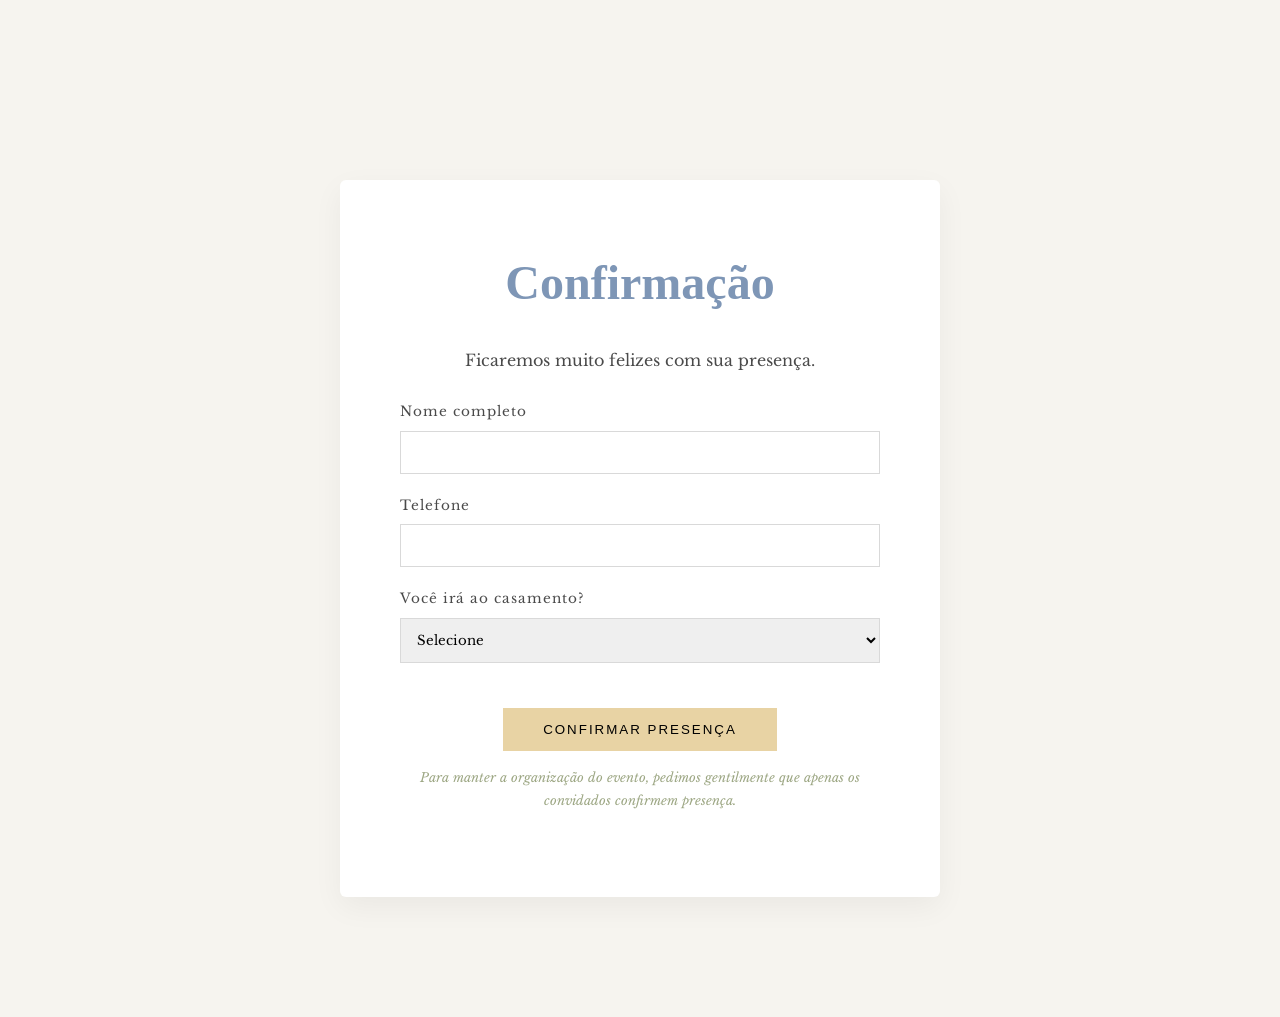
==== confirmacao.html @ cc8d8e99 "Update confirmacao.html" ====
<!DOCTYPE html>
<html lang="pt-br">
<head>
<meta charset="UTF-8">
<title>Confirmação de Presença</title>

<link href="https://fonts.googleapis.com/css2?family=Libre+Baskerville&family=Lora&display=swap" rel="stylesheet">
<link rel="stylesheet" href="style.css">

<style>

.confirm-section{
max-width:600px;
margin:180px auto 120px;
padding:60px;
background:white;
box-shadow:0 10px 30px rgba(0,0,0,0.05);
border-radius:6px;
text-align:center;
}

.confirm-section h2{
font-family:'Illusias',serif;
font-size:3rem;
color:var(--dusty-blue);
margin-bottom:20px;
}

.confirm-section p{
margin-bottom:25px;
}

.form-group{
margin-bottom:20px;
text-align:left;
}

.form-group label{
display:block;
margin-bottom:6px;
font-size:0.85rem;
letter-spacing:1px;
}

.form-group input,
.form-group select{
width:100%;
padding:12px;
border:1px solid var(--gray-light);
font-family:'Libre Baskerville',serif;
}

.small-warning{
font-size:0.8rem;
color:var(--sage-green);
margin-top:15px;
font-style:italic;
}

button{
margin-top:25px;
padding:14px 40px;
border:none;
background:var(--champagne);
cursor:pointer;
text-transform:uppercase;
letter-spacing:2px;
}

</style>

</head>

<body>

<section class="confirm-section">

<h2>Confirmação</h2>

<p>Ficaremos muito felizes com sua presença.</p>

<form id="rsvpForm">

<div class="form-group">
<label>Nome completo</label>
<input type="text" name="nome" required>
</div>

<div class="form-group">
<label>Telefone</label>
<input type="tel" name="telefone" required>
</div>

<div class="form-group">
<label>Você irá ao casamento?</label>
<select name="presenca" required>
<option value="">Selecione</option>
<option value="Sim">Sim, estarei presente</option>
<option value="Nao">Infelizmente não poderei ir</option>
</select>
</div>

<button type="submit">Confirmar presença</button>

<p class="small-warning">
Para manter a organização do evento, pedimos gentilmente que apenas os convidados confirmem presença.
</p>

</form>

<p id="msg"></p>

</section>

<script>
document.getElementById("rsvpForm").addEventListener("submit", function(e){

  e.preventDefault()

  let data = new FormData(this)

  fetch("https://script.google.com/macros/s/AKfycbwKFUnzU8HsSKO49ymKi7eM9FdypB-n6_SjrOm2eZqSoIbolor4EtSZveQbVAxsfENfBw/exec",{
    method:"POST",
    body:data
  })
  .then(res=>res.text())
  .then(res=>{
    document.getElementById("msg").innerText="Presença confirmada! Obrigado."
    document.getElementById("rsvpForm").reset()
    <link href="index.html" rel="stylesheet">
  })
  .catch(()=>{
    document.getElementById("msg").innerText="Erro ao enviar. Tente novamente."
  })

})
</script>

</body>
</html>
---- style.css ----
/* 1. IMPORTAÇÃO DA FONTE ILLUSIAS */
@font-face {
    font-family: 'Illusias';
    src: url('fonts/Illusias-Regular.woff2') format('woff2'),
         url('fonts/Illusias-Regular.woff') format('woff');
    font-weight: normal;
    font-style: normal;
    font-display: swap;
}

/* 2. VARIÁVEIS DE CORES E TRANSIÇÕES */
:root {
    --bg-main: #F6F4EF;
    --gray-light: #D9D9D9;
    --champagne: #E8D3A4;
    --dusty-blue: #7E96B6;
    --sage-green: #9DA784;
    --text-dark: #4A4A4A;
    --white-pure: #FFFFFF;
    --transition: all 0.5s cubic-bezier(0.25, 0.46, 0.45, 0.94);
}

/* 3. RESET E TIPOGRAFIA GERAL */
* {
    margin: 0; padding: 0; box-sizing: border-box;
}

body {
    font-family: 'Libre Baskerville', serif;
    background-color: var(--bg-main);
    color: var(--text-dark);
    line-height: 1.8;
    overflow-x: hidden;
}

.container {
    max-width: 1200px;
    margin: 0 auto;
    padding: 100px 20px;
    text-align: center;
}

/* 4. NAVBAR (Sticky & Transparent Effect) */
.navbar {
    position: fixed;
    top: 0; width: 100%; z-index: 1000;
    padding: 30px 0;
    background: transparent;
    transition: var(--transition);
    border-bottom: 1px solid rgba(255, 255, 255, 0.15);
}

.navbar.scrolled {
    background: var(--white-pure);
    padding: 15px 0;
    box-shadow: 0 2px 20px rgba(0,0,0,0.05);
    border-bottom: 1px solid var(--gray-light);
}

.nav-container {
    display: flex; justify-content: center; align-items: center; gap: 60px;
}

.nav-links {
    display: flex; list-style: none; gap: 30px;
}

.nav-links a {
    text-decoration: none; text-transform: uppercase;
    font-size: 0.75rem; letter-spacing: 2.5px;
    color: var(--white-pure);
    transition: var(--transition);
}

.monogram {
    font-family: 'Illusias', serif; font-size: 2.5rem;
    color: var(--white-pure);
    padding: 0 20px; transition: var(--transition);
}

/* Mudança de cores quando a barra fica branca */
.navbar.scrolled .nav-links a { color: var(--text-dark); }
.navbar.scrolled .monogram { color: var(--dusty-blue); }
.navbar.scrolled .nav-links a:hover { color: var(--champagne); }

/* 5. HERO SECTION */
.hero {
    height: 100vh;
    background: url('momo.jpeg') no-repeat center center/cover;
    display: flex; align-items: center; justify-content: center;
    position: relative; text-align: center; color: white;
}

.hero-overlay {
    position: absolute; top: 0; left: 0; width: 100%; height: 100%;
    background: rgba(0, 0, 0, 0.25);
}

.hero-content { position: relative; z-index: 2; }

.hero h1 {
    font-family: 'Illusias', 'Playfair Display', serif;
    font-size: 6.5rem; margin-bottom: 10px; font-weight: normal;
}

.hero-date {
    font-family: 'Lora', serif; font-size: 1.1rem;
    letter-spacing: 5px; text-transform: uppercase; margin-bottom: 40px;
}

/* BOTÕES */
.btn-outline {
    padding: 14px 45px; border: 1px solid var(--white-pure);
    color: var(--white-pure); text-decoration: none;
    text-transform: uppercase; font-size: 0.8rem; letter-spacing: 2px;
    transition: var(--transition);
}

.btn-outline:hover {
    background: var(--champagne); border-color: var(--champagne); color: var(--text-dark);
}

.btn-solid {
    display: inline-block; padding: 16px 55px; background: var(--champagne);
    color: var(--text-dark); text-decoration: none; text-transform: uppercase;
    font-size: 0.85rem; letter-spacing: 2px; margin-top: 30px; transition: var(--transition);
}

.btn-solid:hover { transform: translateY(-2px); filter: brightness(0.95); }

/* 6. ANNOUNCEMENT & COUNTDOWN */
.announcement {
    background-color: #FBF9F6; padding: 100px 0;
}

.cursive-title {
    font-family: 'Illusias', serif; font-size: 4.5rem; color: var(--dusty-blue); margin-bottom: 20px; font-weight: normal;
}

.main-text {
    font-family: 'Lora', serif; font-size: 1.2rem; max-width: 650px;
    margin: 20px auto; color: var(--text-dark);
}

.small-text { font-style: italic; color: var(--sage-green); margin-bottom: 20px; }

.countdown-wrapper { margin-top: 80px; padding-top: 50px; border-top: 1px solid var(--gray-light); }

.countdown-label {
    text-transform: uppercase; letter-spacing: 3px; font-size: 0.8rem;
    margin-bottom: 30px; color: var(--text-dark); font-weight: normal;
}

#countdown { display: flex; justify-content: center; gap: 40px; }

.time-block { display: flex; flex-direction: column; min-width: 100px; }

.time-block span { font-family: 'Illusias', serif; font-size: 4rem; color: var(--dusty-blue); line-height: 1; }

.time-block small { text-transform: uppercase; letter-spacing: 2px; font-size: 0.65rem; color: var(--sage-green); margin-top: 10px; }

/* 7. OUR STORY */
.story-section {
    height: 90vh; background: url('mozaum.jpeg') center/cover fixed;
    display: flex; align-items: center; justify-content: center;
}

.story-card {
    background: rgba(255, 255, 255, 0.92); padding: 80px 50px;
    max-width: 650px; text-align: center; backdrop-filter: blur(8px);
    box-shadow: 0 10px 30px rgba(0,0,0,0.05);
}

.ornament { color: var(--champagne); font-size: 1.5rem; }

/* 8. DETAILS GRID */
.details-section { background-color: var(--bg-main); }

.details-grid {
    display: grid; grid-template-columns: repeat(3, 1fr); gap: 60px; margin-top: 80px;
}

.icon-decorative { font-size: 2.5rem; margin-bottom: 20px; display: block; }

.detail-item h3 { font-family: 'Illusias', serif; color: var(--dusty-blue); font-size: 2rem; margin-bottom: 15px; font-weight: normal; }

.detail-item p { font-size: 0.95rem; color: var(--text-dark); }

/* 9. FOOTER */
.footer { padding: 60px 0; text-align: center; border-top: 1px solid var(--gray-light); }

/* 10. RESPONSIVIDADE */
@media (max-width: 992px) {
    .nav-container { gap: 20px; }
    .hero h1 { font-size: 4.5rem; }
}

@media (max-width: 768px) {
    .nav-links { display: none; }
    .hero h1 { font-size: 3.5rem; }
    .cursive-title { font-size: 3.5rem; }
    
    .details-grid { grid-template-columns: 1fr; gap: 40px; }
    
    #countdown {
        display: grid; grid-template-columns: 1fr 1fr; gap: 20px;
    }
    
    .story-card { margin: 20px; padding: 40px 20px; }
}

/* 11. MEMORIES / GALERIA DE FOTOS */
.memories-section {
  padding: 80px 20px;
  background-color: #fdf6f0;
}

.memories-subtitle {
  text-align: center;
  color: #a07860;
  font-style: italic;
  margin-bottom: 40px;
  font-size: 1.1rem;
}

.photo-gallery {
  display: grid;
  grid-template-columns: repeat(3, 1fr);
  grid-auto-rows: 260px;
  gap: 12px;
  max-width: 960px;
  margin: 0 auto;
}

.photo-card {
  position: relative;
  overflow: hidden;
  border-radius: 16px;
  cursor: pointer;
}

.photo-card.tall {
  grid-row: span 2;
}

.photo-card.wide {
  grid-column: span 2;
}

.photo-card img {
  width: 100%;
  height: 100%;
  object-fit: cover;
  transition: transform 0.5s ease;
}

.photo-card:hover img {
  transform: scale(1.06);
}

.photo-overlay {
  position: absolute;
  inset: 0;
  background: linear-gradient(to top, rgba(180, 120, 90, 0.35), transparent);
  opacity: 0;
  transition: opacity 0.4s ease;
  display: flex;
  align-items: flex-end;
  justify-content: center;
  padding-bottom: 16px;
  font-size: 1.6rem;
}

.photo-card:hover .photo-overlay {
  opacity: 1;
}

@media (max-width: 640px) {
  .photo-gallery {
    grid-template-columns: repeat(2, 1fr);
    grid-auto-rows: 180px;
  }

  .photo-card.tall {
    grid-row: span 1;
  }

  .photo-card.wide {
    grid-column: span 2;
  }
}
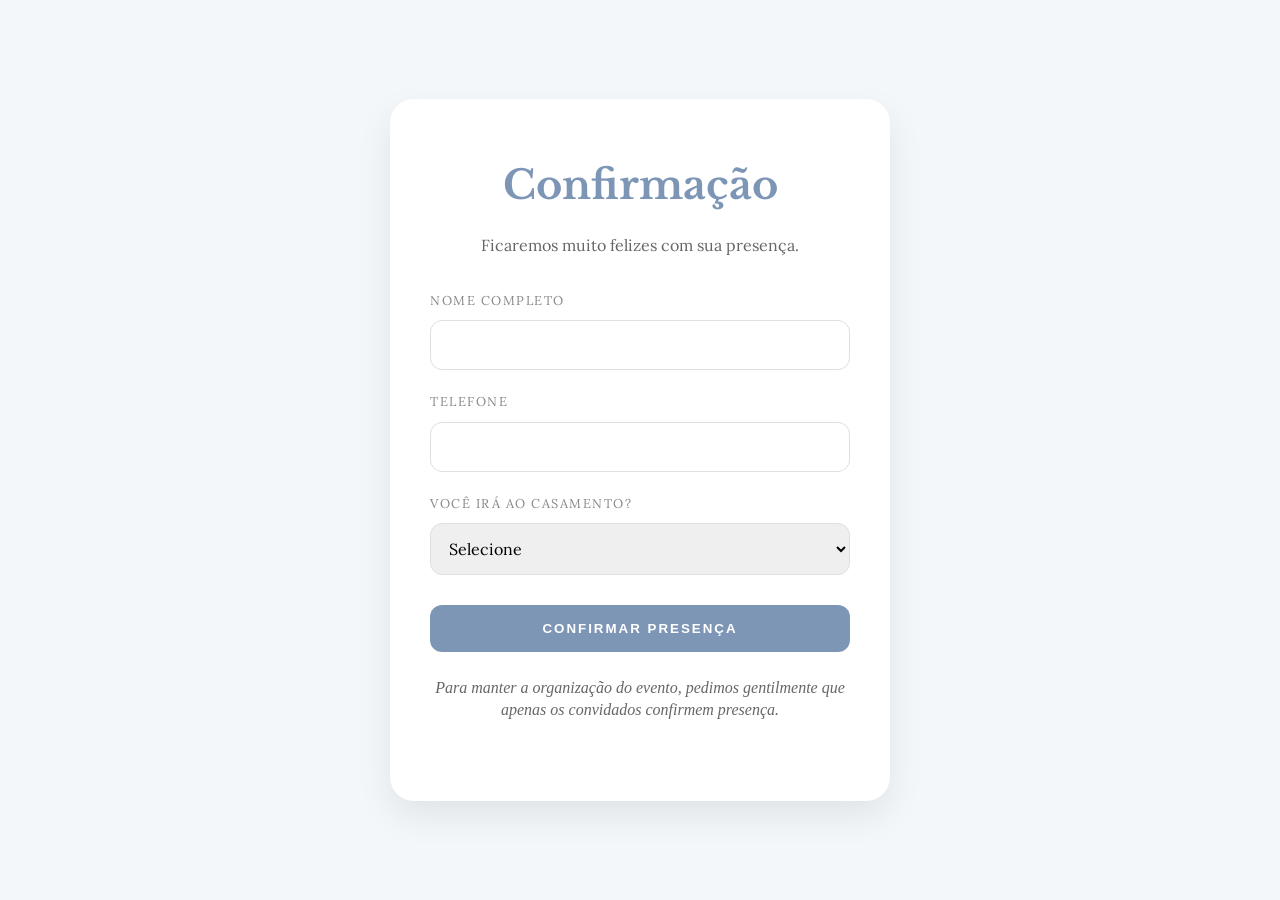
==== commit 8c8a5a7f: "Update confirmacao.html" ====
--- a/confirmacao.html
+++ b/confirmacao.html
@@ -8,65 +8,114 @@
 <link rel="stylesheet" href="style.css">
 
 <style>
-
-.confirm-section{
-max-width:600px;
-margin:180px auto 120px;
-padding:60px;
-background:white;
-box-shadow:0 10px 30px rgba(0,0,0,0.05);
-border-radius:6px;
-text-align:center;
+:root {
+    --dusty-blue: #7E96B6;
+    --sage-green: #8ca67a;
+    --gray-light: #e0e0e0;
+    --champagne: #D9C5B2;
+    --white: #ffffff;
 }
 
-.confirm-section h2{
-font-family:'Illusias',serif;
-font-size:3rem;
-color:var(--dusty-blue);
-margin-bottom:20px;
+body {
+    background-color: #f4f7f9; /* Fundo suave para destacar o card */
+    margin: 0;
+    display: flex;
+    align-items: center;
+    justify-content: center;
+    min-height: 100vh; /* Garante centralização vertical na tela */
+    font-family: 'Lora', serif;
 }
 
-.confirm-section p{
-margin-bottom:25px;
+.confirm-section {
+    width: 90%;
+    max-width: 500px; /* Tamanho único e elegante */
+    padding: 50px 40px;
+    background: var(--white);
+    box-shadow: 0 15px 35px rgba(0,0,0,0.08);
+    border-radius: 24px; /* Bordas bem arredondadas */
+    text-align: center;
+    box-sizing: border-box;
 }
 
-.form-group{
-margin-bottom:20px;
-text-align:left;
+.confirm-section h2 {
+    font-family: 'Libre Baskerville', serif;
+    font-size: 2.5rem;
+    color: var(--dusty-blue);
+    margin-bottom: 10px;
 }
 
-.form-group label{
-display:block;
-margin-bottom:6px;
-font-size:0.85rem;
-letter-spacing:1px;
+.confirm-section p {
+    color: #666;
+    font-size: 1rem;
+    margin-bottom: 30px;
+}
+
+.form-group {
+    margin-bottom: 20px;
+    text-align: left;
+}
+
+.form-group label {
+    display: block;
+    margin-bottom: 8px;
+    font-size: 0.8rem;
+    text-transform: uppercase;
+    letter-spacing: 1.5px;
+    color: #888;
 }
 
 .form-group input,
-.form-group select{
-width:100%;
-padding:12px;
-border:1px solid var(--gray-light);
-font-family:'Libre Baskerville',serif;
+.form-group select {
+    width: 100%;
+    padding: 14px;
+    border: 1.5px solid var(--gray-light);
+    border-radius: 12px; /* Bordas arredondadas nos campos */
+    font-family: 'Lora', serif;
+    font-size: 1rem;
+    transition: all 0.3s ease;
+    box-sizing: border-box;
+    outline: none;
 }
 
-.small-warning{
-font-size:0.8rem;
-color:var(--sage-green);
-margin-top:15px;
-font-style:italic;
+.form-group input:focus,
+.form-group select:focus {
+    border-color: var(--dusty-blue);
+    box-shadow: 0 0 8px rgba(126, 150, 182, 0.2);
 }
 
-button{
-margin-top:25px;
-padding:14px 40px;
-border:none;
-background:var(--champagne);
-cursor:pointer;
-text-transform:uppercase;
-letter-spacing:2px;
+button {
+    width: 100%; /* Botão largo para facilitar o clique no celular */
+    margin-top: 10px;
+    padding: 16px;
+    border: none;
+    background: var(--dusty-blue); /* Mudei para o azul para dar destaque */
+    color: white;
+    border-radius: 12px; /* Bordas arredondadas no botão */
+    cursor: pointer;
+    text-transform: uppercase;
+    letter-spacing: 2px;
+    font-weight: bold;
+    transition: transform 0.2s, background 0.3s;
 }
 
+button:hover {
+    background: #6a82a3;
+    transform: translateY(-2px);
+}
+
+.small-warning {
+    font-size: 0.8rem;
+    color: #999;
+    margin-top: 25px;
+    font-style: italic;
+    line-height: 1.4;
+}
+
+#msg {
+    margin-top: 20px;
+    font-weight: bold;
+    color: var(--sage-green);
+}
 </style>
 
 </head>
@@ -113,6 +162,7 @@
 </section>
 
 <script>
+
 document.getElementById("rsvpForm").addEventListener("submit", function(e){
 
   e.preventDefault()
@@ -125,15 +175,22 @@
   })
   .then(res=>res.text())
   .then(res=>{
-    document.getElementById("msg").innerText="Presença confirmada! Obrigado."
+
+    document.getElementById("msg").innerText="Presença confirmada! Redirecionando..."
+
     document.getElementById("rsvpForm").reset()
-    <link href="index.html" rel="stylesheet">
+
+    setTimeout(function(){
+      window.location.href="index.html"
+    },1500)
+
   })
   .catch(()=>{
     document.getElementById("msg").innerText="Erro ao enviar. Tente novamente."
   })
 
 })
+
 </script>
 
 </body>
--- a/style.css
+++ b/style.css
@@ -289,3 +289,189 @@
     grid-column: span 2;
   }
 }
+
+/* ============================= */
+/* 12. PRESENTES & MODAL */
+/* ============================= */
+
+:root {
+  --bg-main: #faf8f5;
+  --white-pure: #ffffff;
+  --dusty-blue: #8fa3ad; /* Ajuste conforme sua paleta */
+  --sage-green: #a3b18a;
+  --text-dark: #5a4b41;
+  --accent-soft: #e8dfd8;
+  --transition: all 0.4s cubic-bezier(0.165, 0.84, 0.44, 1);
+}
+
+.gifts-section {
+  background: var(--bg-main);
+  padding: 120px 20px;
+}
+
+.gifts-grid {
+  display: grid;
+  grid-template-columns: repeat(auto-fit, minmax(250px, 1fr));
+  gap: 35px;
+  max-width: 1000px;
+  margin: 0 auto;
+}
+
+/* CARD DO PRESENTE */
+.gift-card {
+  background: var(--white-pure);
+  padding: 30px 25px;
+  border-radius: 24px;
+  border: 1px solid rgba(0,0,0,0.02);
+  box-shadow: 0 10px 30px rgba(0,0,0,0.03);
+  transition: var(--transition);
+  display: flex;
+  flex-direction: column;
+  align-items: center;
+  text-align: center;
+  overflow: hidden;
+}
+
+.gift-card:hover {
+  transform: translateY(-10px);
+  box-shadow: 0 20px 40px rgba(0,0,0,0.07);
+}
+
+/*IMG*/
+.gift-image { 
+  width: 100%; 
+  aspect-ratio: 1 / 1;
+  object-fit: contain; /* mostra a imagem inteira */
+  border-radius: 18px; 
+  margin-bottom: 20px; 
+  transition: transform 0.6s ease; 
+}
+
+.gift-image:hover{
+  transform: scale(1.05);
+}
+/*IMG*/
+
+.gift-card h3 {
+  font-family: 'Illusias', serif; /* Certifique-se que a fonte está carregada */
+  color: var(--dusty-blue);
+  font-size: 1.8rem;
+  margin-bottom: 10px;
+}
+
+.gift-card p {
+  font-size: 0.9rem;
+  color: var(--text-dark);
+  line-height: 1.5;
+  margin-bottom: 15px;
+}
+
+.gift-price {
+  font-size: 1.2rem;
+  color: var(--sage-green);
+  font-weight: 600;
+  margin-bottom: 25px;
+}
+
+/* BOTÕES ARREDONDADOS E SUAVES */
+.btn-solid {
+  width: 100%;
+  padding: 15px 30px;
+  background-color: var(--accent-soft);
+  color: var(--text-dark);
+  border-radius: 50px; /* Estilo Pílula */
+  border: none;
+  font-size: 0.8rem;
+  font-weight: 700;
+  text-transform: uppercase;
+  letter-spacing: 1.5px;
+  cursor: pointer;
+  transition: var(--transition);
+  box-shadow: 0 4px 15px rgba(232, 223, 216, 0.4);
+}
+
+.btn-solid:hover {
+  background-color: #dcd0c5;
+  transform: translateY(-2px);
+  box-shadow: 0 8px 20px rgba(220, 208, 197, 0.6);
+}
+
+/* MODAL PIX */
+.pix-modal {
+  position: fixed;
+  inset: 0;
+  background: rgba(0,0,0,0.5);
+  backdrop-filter: blur(6px);
+  display: none; /* Controlado pelo JS */
+  align-items: center;
+  justify-content: center;
+  z-index: 9999;
+  padding: 20px;
+}
+
+.pix-modal.ativo {
+  display: flex;
+  animation: fadeIn 0.4s ease;
+}
+
+.pix-content {
+  background: var(--white-pure);
+  padding: 50px 40px;
+  max-width: 400px;
+  width: 100%;
+  border-radius: 28px;
+  position: relative;
+  text-align: center;
+  box-shadow: 0 30px 60px rgba(0,0,0,0.2);
+  animation: slideUp 0.5s cubic-bezier(0.165, 0.84, 0.44, 1);
+}
+
+.close-modal {
+  position: absolute;
+  top: 20px;
+  right: 25px;
+  font-size: 24px;
+  cursor: pointer;
+  color: #ccc;
+  transition: 0.3s;
+}
+
+.close-modal:hover { color: var(--text-dark); transform: rotate(90deg); }
+
+.pix-input {
+  width: 100%;
+  padding: 12px;
+  border: 1px solid #eee;
+  border-radius: 12px;
+  margin: 15px 0;
+  text-align: center;
+  background: #f9f9f9;
+  color: #666;
+  font-family: monospace;
+}
+
+#btn-copiar-pix {
+  width: 100%;
+  padding: 15px;
+  background-color: var(--sage-green);
+  color: white;
+  border: none;
+  border-radius: 50px;
+  font-weight: 600;
+  cursor: pointer;
+  transition: 0.3s;
+}
+
+#btn-copiar-pix:hover { opacity: 0.9; }
+
+/* ANIMAÇÕES */
+@keyframes fadeIn { from { opacity: 0; } to { opacity: 1; } }
+@keyframes slideUp { from { transform: translateY(30px); opacity: 0; } to { transform: translateY(0); opacity: 1; } }
+
+/* RESPONSIVO */
+@media (max-width: 768px) {
+  .gifts-grid { grid-template-columns: repeat(2, 1fr); gap: 20px; }
+}
+@media (max-width: 480px) {
+  .gifts-grid { grid-template-columns: 1fr; }
+}
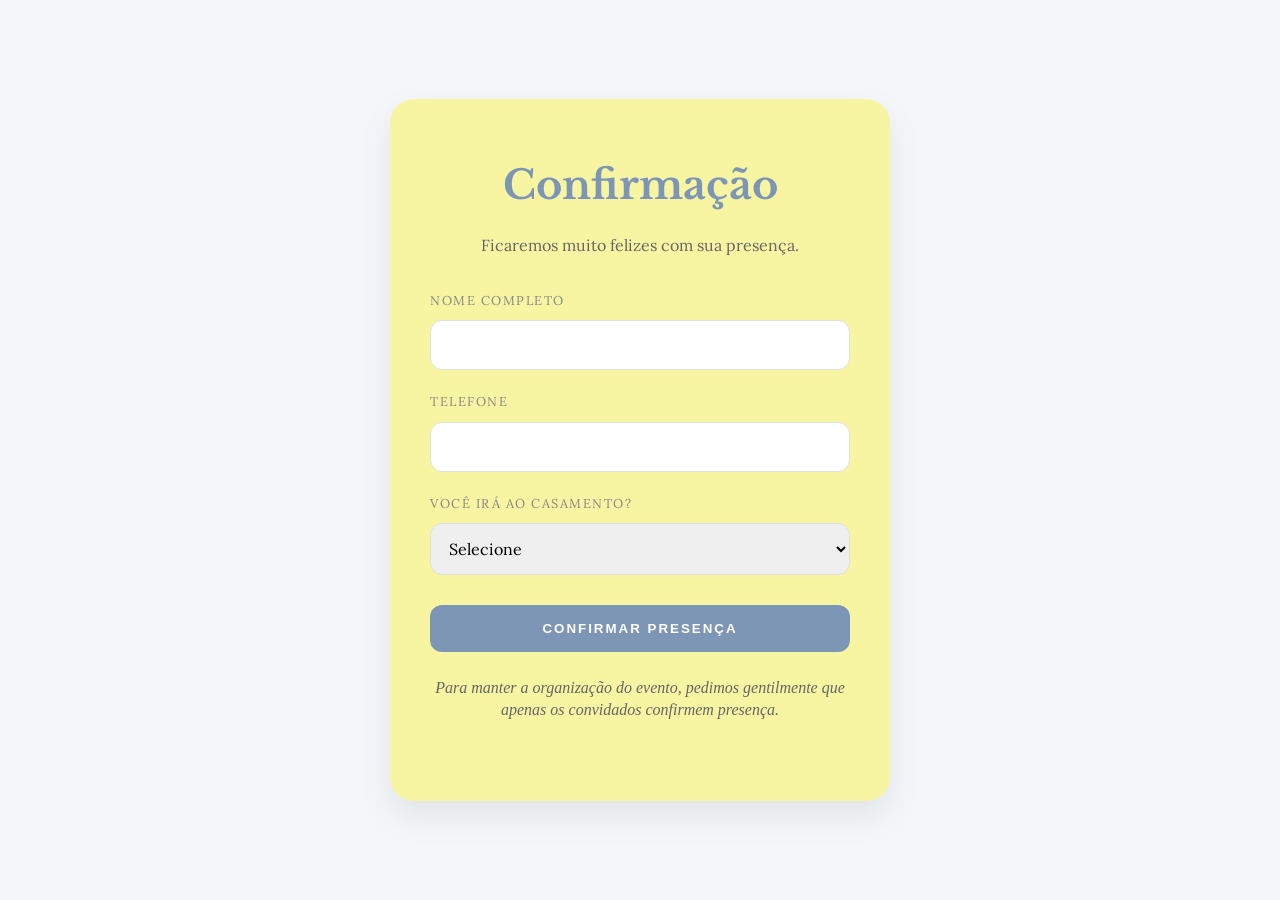
==== commit 25b93ec8: "Update confirmacao.html" ====
--- a/confirmacao.html
+++ b/confirmacao.html
@@ -13,7 +13,7 @@
     --sage-green: #8ca67a;
     --gray-light: #e0e0e0;
     --champagne: #D9C5B2;
-    --white: #ffffff;
+    --white: #F7F4A2;
 }
 
 body {
@@ -176,13 +176,13 @@
   .then(res=>res.text())
   .then(res=>{
 
-    document.getElementById("msg").innerText="Presença confirmada! Redirecionando..."
+    document.getElementById("msg").innerText="Respondido! Redirecionando..."
 
     document.getElementById("rsvpForm").reset()
 
     setTimeout(function(){
       window.location.href="index.html"
-    },1500)
+    },1000)
 
   })
   .catch(()=>{
--- a/style.css
+++ b/style.css
@@ -11,10 +11,10 @@
 /* 2. VARIÁVEIS DE CORES E TRANSIÇÕES */
 :root {
     --bg-main: #F6F4EF;
-    --gray-light: #D9D9D9;
+    --gray-light: #A1BDE2;
     --champagne: #E8D3A4;
-    --dusty-blue: #7E96B6;
-    --sage-green: #9DA784;
+    --dusty-blue: #A1BDE2;
+    --sage-green: #96b97d;
     --text-dark: #4A4A4A;
     --white-pure: #FFFFFF;
     --transition: all 0.5s cubic-bezier(0.25, 0.46, 0.45, 0.94);
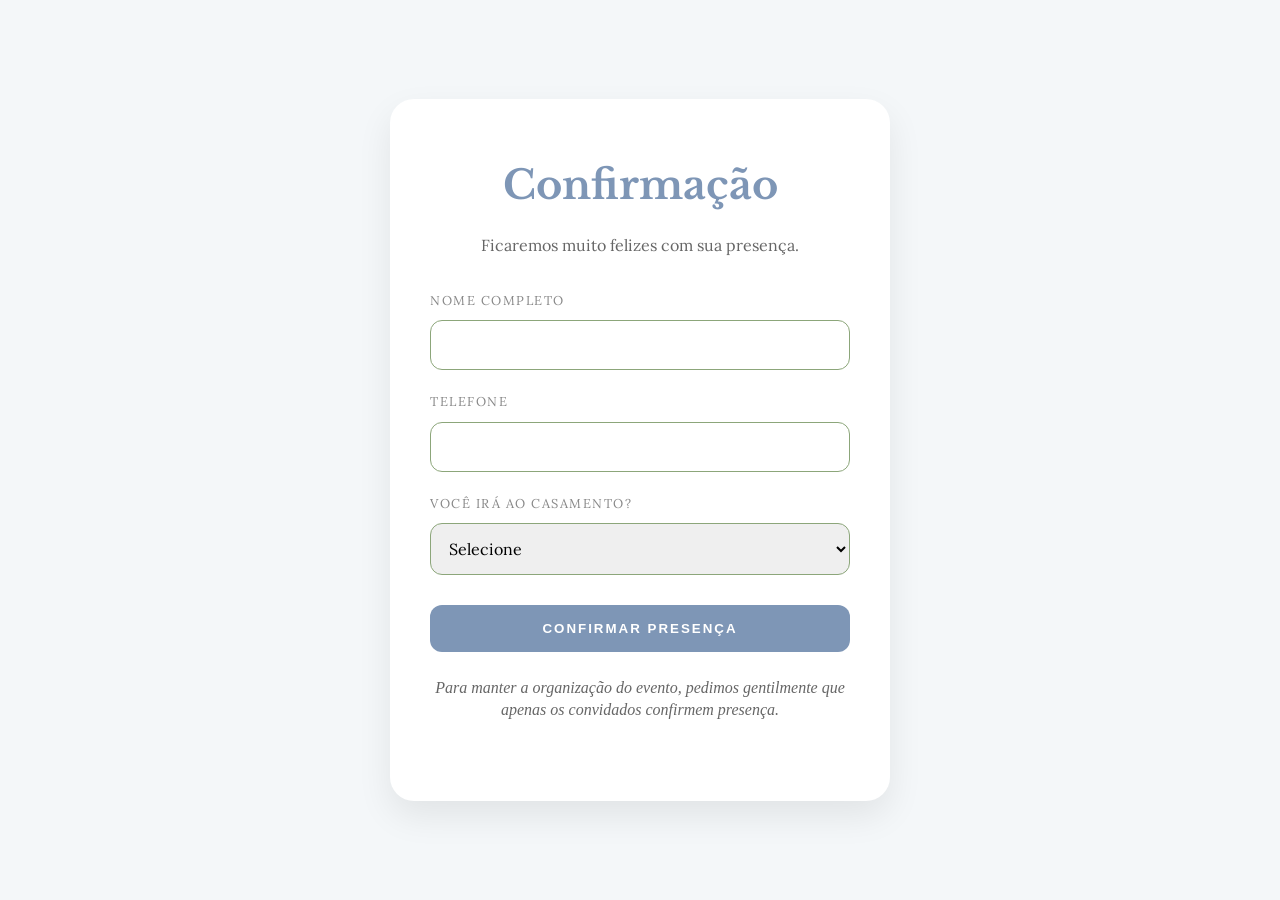
==== commit 5a46b243: "Update confirmacao.html" ====
--- a/confirmacao.html
+++ b/confirmacao.html
@@ -11,9 +11,9 @@
 :root {
     --dusty-blue: #7E96B6;
     --sage-green: #8ca67a;
-    --gray-light: #e0e0e0;
+    --gray-light: #8ca67a;
     --champagne: #D9C5B2;
-    --white: #F7F4A2;
+    --white: #FFFFFF;
 }
 
 body {
